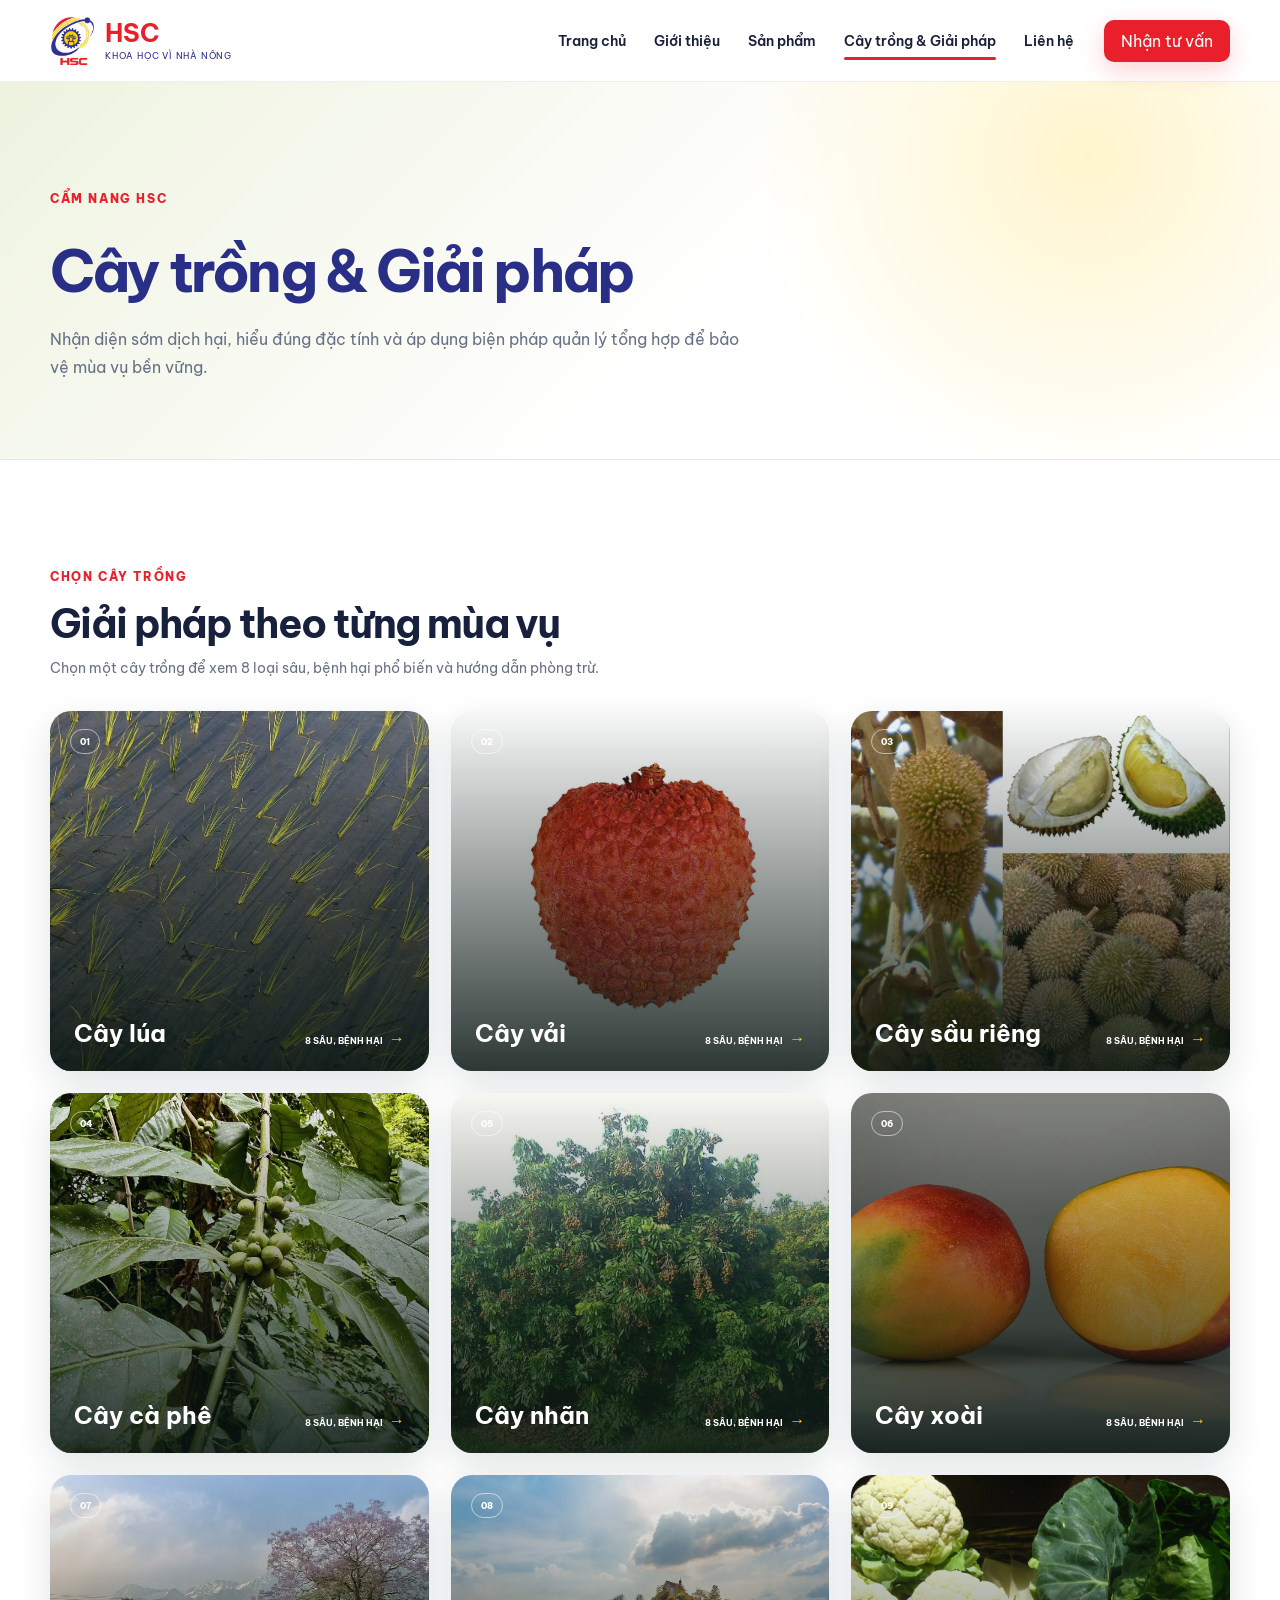
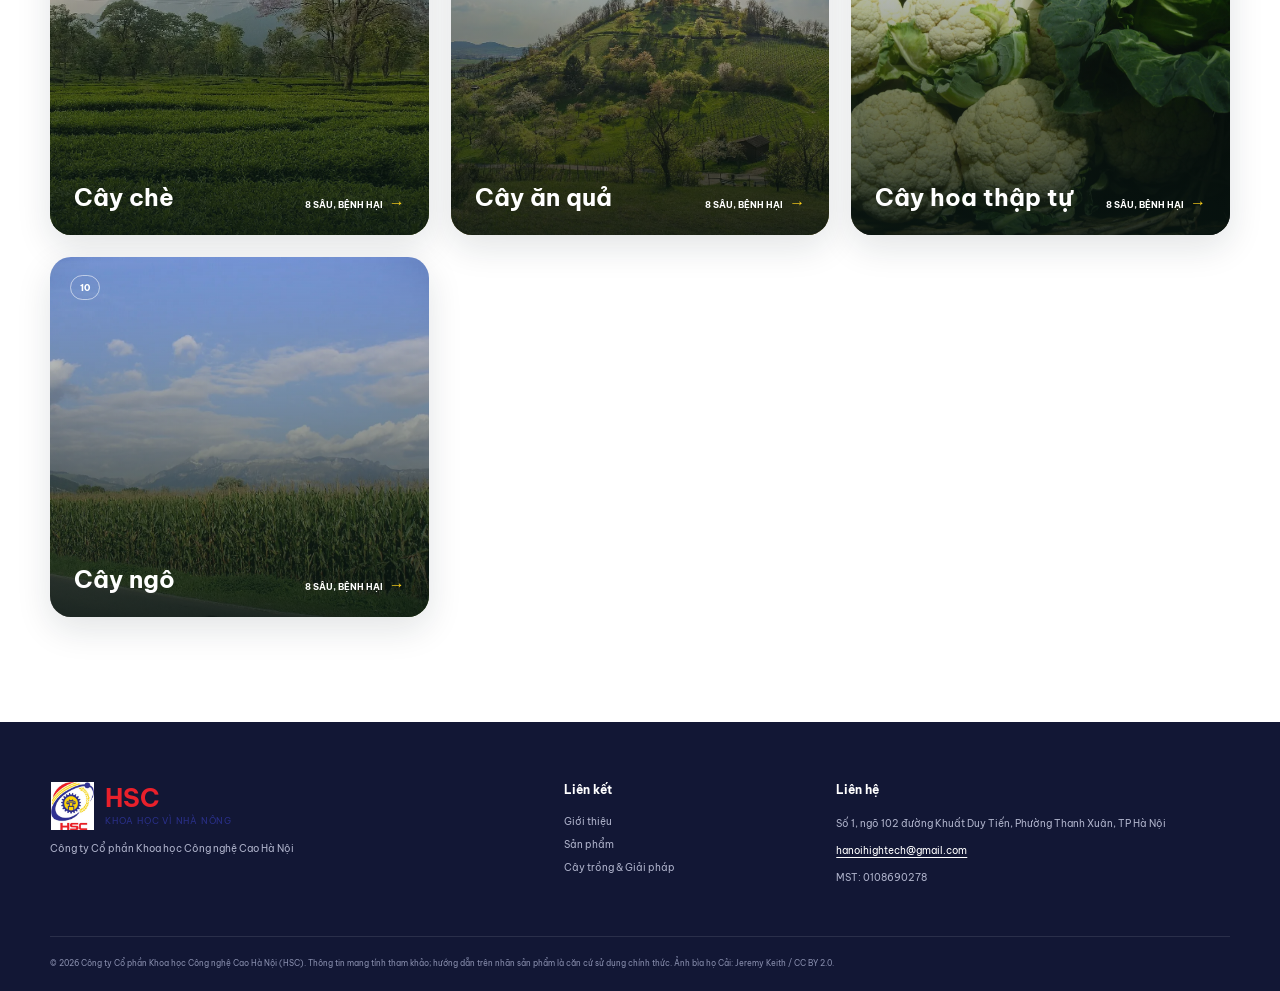
==== crop-solutions.html @ a98dcab8 "Correct host-specific disease imagery" ====
<!doctype html>
<html lang="vi">
<head>
  <meta charset="utf-8">
  <meta name="viewport" content="width=device-width,initial-scale=1">
  <meta name="description" content="Cẩm nang cây trồng và giải pháp quản lý sâu bệnh hại của HSC.">
  <meta name="robots" content="index,follow,max-image-preview:large">
  <title>Cây trồng & Giải pháp | HSC</title>
  <link rel="preconnect" href="https://fonts.googleapis.com">
  <link rel="preconnect" href="https://fonts.gstatic.com" crossorigin>
  <link href="https://fonts.googleapis.com/css2?family=Be+Vietnam+Pro:wght@400;500;600;700;800&display=swap" rel="stylesheet">
  <link rel="stylesheet" href="styles.css?v=20261024-1">
  <link rel="stylesheet" href="crop-solutions.css?v=20261024-3">
</head>
<body>
  <a class="skip-link" href="#main">Đi đến nội dung chính</a>
  <header class="site-header">
    <div class="container nav-wrap">
      <a class="brand" href="index.html" aria-label="HSC - Trang chủ"><img src="assets/logo-hsc.jpg" alt="Logo HSC"><span><strong>HSC</strong><small>Khoa học vì nhà nông</small></span></a>
      <button class="nav-toggle" aria-label="Mở menu" aria-expanded="false">☰</button>
      <nav class="nav" aria-label="Điều hướng chính"><a href="index.html">Trang chủ</a><a href="index.html#about">Giới thiệu</a><a href="index.html#products">Sản phẩm</a><a class="active" href="crop-solutions.html">Cây trồng & Giải pháp</a><a href="index.html#contact">Liên hệ</a></nav>
      <a class="btn btn-small nav-quote" href="index.html#quote">Nhận tư vấn</a>
    </div>
  </header>
  <main id="main">
    <section class="crop-hero" id="cropHero"><div class="container"><span class="eyebrow">Cẩm nang HSC</span><h1>Cây trồng & Giải pháp</h1><p>Nhận diện sớm dịch hại, hiểu đúng đặc tính và áp dụng biện pháp quản lý tổng hợp để bảo vệ mùa vụ bền vững.</p></div></section>
    <section class="section crop-catalog" id="cropCatalog"><div class="container"><div class="section-head"><div><span class="eyebrow">Chọn cây trồng</span><h2>Giải pháp theo từng mùa vụ</h2><p>Chọn một cây trồng để xem 8 loại sâu, bệnh hại phổ biến và hướng dẫn phòng trừ.</p></div></div><div class="crop-grid" id="cropGrid"></div></div></section>
    <article class="crop-detail" id="cropDetail" hidden aria-live="polite"><div class="crop-detail-hero"><img id="detailImage" src="" alt=""><div class="crop-detail-overlay"></div><div class="container crop-detail-copy"><a class="back-link" href="crop-solutions.html">← Tất cả cây trồng</a><span class="eyebrow light">Giải pháp HSC</span><h1 id="detailTitle"></h1><p id="detailSummary"></p><div class="detail-count"><strong>08</strong><span>loại sâu, bệnh hại phổ biến</span></div></div></div><div class="section"><div class="container"><div class="guide-intro"><div><span class="eyebrow">Nhận diện & phòng trừ</span><h2>Cẩm nang dịch hại</h2></div><p>Chọn từng sâu, bệnh hại để xem ảnh nhận dạng, vòng đời/phát sinh, giai đoạn gây hại, biện pháp IPM, hoạt chất tham khảo và sản phẩm HSC liên quan.</p></div><div class="pest-grid" id="pestGrid"></div><div class="expert-cta"><div><span class="eyebrow light">Cần tư vấn cụ thể?</span><h2>Gửi hình ảnh cây bị hại cho HSC</h2><p>Đội ngũ kỹ thuật sẽ hỗ trợ nhận diện và đề xuất hướng xử lý phù hợp với tình trạng thực tế.</p></div><a class="btn btn-yellow" href="index.html#quote">Yêu cầu tư vấn →</a></div></div></div></article>
  </main>
  <footer id="contact"><div class="container footer-grid"><div class="footer-brand"><div class="brand"><img src="assets/logo-hsc.jpg" alt=""><span><strong>HSC</strong><small>Khoa học vì nhà nông</small></span></div><p>Công ty Cổ phần Khoa học Công nghệ Cao Hà Nội</p></div><div><h3>Liên kết</h3><a href="index.html#about">Giới thiệu</a><a href="index.html#products">Sản phẩm</a><a href="crop-solutions.html">Cây trồng & Giải pháp</a></div><div><h3>Liên hệ</h3><p>Số 1, ngõ 102 đường Khuất Duy Tiến, Phường Thanh Xuân, TP Hà Nội</p><p><a href="mailto:hanoihightech@gmail.com">hanoihightech@gmail.com</a></p><p>MST: 0108690278</p></div></div><div class="container copyright">© 2026 Công ty Cổ phần Khoa học Công nghệ Cao Hà Nội (HSC). Thông tin mang tính tham khảo; hướng dẫn trên nhãn sản phẩm là căn cứ sử dụng chính thức. Ảnh bìa họ Cải: <a href="https://commons.wikimedia.org/wiki/File:Cauliflower_and_cabbage_(4701352208).jpg" target="_blank" rel="noopener">Jeremy Keith / CC BY 2.0</a>.</div></footer>
  <div class="pest-modal" id="pestModal" hidden><div class="pest-modal-backdrop" data-close-pest></div><section class="pest-modal-panel" role="dialog" aria-modal="true" aria-labelledby="pestModalTitle"><button class="pest-modal-close" type="button" aria-label="Đóng chi tiết" data-close-pest>×</button><div class="pest-modal-cover"><img id="pestModalImage" src="" alt=""><span class="pest-modal-crop" id="pestModalCrop"></span><a class="pest-photo-source" id="pestPhotoSource" href="#" target="_blank" rel="noopener"></a></div><div class="pest-modal-body"><span class="eyebrow">Hồ sơ sâu bệnh</span><h2 id="pestModalTitle"></h2><p class="pest-scientific" id="pestScientific"></p><div class="pest-detail-block"><h3>Đặc điểm nhận dạng</h3><p id="pestIdentification"></p></div><div class="pest-detail-block"><h3>Vòng đời & phát sinh</h3><p id="pestLifecycle"></p></div><div class="pest-detail-block"><h3>Giai đoạn sinh trưởng bị hại</h3><p id="pestDamage"></p></div><div class="pest-detail-block"><h3>Phòng trừ tổng hợp (IPM)</h3><p id="pestControl"></p></div><div class="pest-chemical"><h3>Biện pháp hóa học – hoạt chất tham khảo</h3><p id="pestChemical"></p><small>Không coi đây là đơn thuốc. Kiểm tra đăng ký trên nhãn cho đúng cây trồng/dịch hại, mang bảo hộ, luân phiên cơ chế tác động và tuân thủ thời gian cách ly.</small></div><div class="linked-products" id="linkedProducts"></div></div></section></div>
  <script src="crop-data.js?v=20261024-3"></script><script src="product-additions.js?v=20261024-3"></script><script src="pest-details.js?v=20261024-5"></script><script src="crop-solutions.js?v=20261024-5"></script>
</body>
</html>
---- styles.css ----
:root{--blue:#292f87;--blue2:#1d246f;--yellow:#ffd21a;--red:#e9202b;--ink:#17203c;--muted:#687086;--cream:#f7f7f0;--line:#e6e8ee;--white:#fff;--radius:22px}*{box-sizing:border-box}html{scroll-behavior:smooth}body{margin:0;font-family:'Be Vietnam Pro',sans-serif;color:var(--ink);background:#fff}a{color:inherit;text-decoration:none}img{max-width:100%;display:block}.container{width:min(1180px,calc(100% - 40px));margin:auto}.skip-link{position:absolute;left:-9999px;top:10px;background:#fff;padding:10px;z-index:99}.skip-link:focus{left:10px}.site-header{height:82px;background:rgba(255,255,255,.96);position:sticky;top:0;z-index:20;border-bottom:1px solid #eee}.nav-wrap{height:100%;display:flex;align-items:center;gap:30px}.brand{display:flex;align-items:center;gap:10px;margin-right:auto}.brand img{width:45px;height:48px;object-fit:contain}.brand span{display:flex;flex-direction:column}.brand strong{font-size:25px;line-height:1;color:var(--red)}.brand small{font-size:9px;text-transform:uppercase;letter-spacing:.8px;color:var(--blue);margin-top:4px}.nav{display:flex;gap:28px;font-size:14px;font-weight:600}.nav a{padding:30px 0;position:relative}.nav a.active:after,.nav a:hover:after{content:"";height:3px;background:var(--red);position:absolute;left:0;right:0;bottom:20px;border-radius:2px}.btn{display:inline-flex;align-items:center;justify-content:center;background:var(--red);color:#fff;padding:15px 22px;border:0;border-radius:10px;font:700 14px inherit;cursor:pointer;box-shadow:0 8px 24px rgba(233,32,43,.2)}.btn:hover{transform:translateY(-2px)}.btn-small{padding:11px 17px}.nav-toggle{display:none}.hero{min-height:655px;background:linear-gradient(120deg,#f6f7f3 0%,#fff 52%,#eef0fb 100%);position:relative;overflow:hidden}.hero-grid{display:grid;grid-template-columns:1.05fr .95fr;align-items:center;min-height:655px;position:relative;z-index:2}.eyebrow{display:inline-block;font-size:12px;font-weight:800;text-transform:uppercase;letter-spacing:1.6px;color:var(--red);margin-bottom:18px}.hero h1,.section h2,.quote h2{font-size:57px;line-height:1.08;letter-spacing:-2.8px;margin:0 0 22px}.hero h1 em{font-style:normal;color:var(--blue)}.hero-copy>p{font-size:17px;line-height:1.8;color:var(--muted);max-width:570px}.hero-actions{display:flex;align-items:center;gap:28px;margin-top:31px}.text-link{font-size:14px;font-weight:700;color:var(--blue)}.text-link span{margin-left:7px}.trust-row{display:flex;gap:42px;margin-top:52px;border-top:1px solid var(--line);padding-top:22px}.trust-row div{display:flex;flex-direction:column}.trust-row b{font-size:15px;color:var(--blue)}.trust-row span{font-size:10px;color:var(--muted);margin-top:5px}.hero-visual{height:560px;position:relative}.sun{position:absolute;width:390px;height:390px;border-radius:50%;background:var(--yellow);right:38px;top:72px;box-shadow:0 35px 80px rgba(255,210,26,.25)}.hero-pack{position:absolute;object-fit:contain;filter:drop-shadow(0 24px 20px rgba(29,36,111,.18))}.pack-a{width:245px;height:440px;right:217px;top:62px;mix-blend-mode:multiply}.pack-b{width:205px;height:390px;right:35px;top:129px;mix-blend-mode:multiply}.hero-note{position:absolute;left:17px;bottom:44px;background:#fff;padding:13px 18px;border-radius:13px;box-shadow:0 12px 35px rgba(23,32,60,.16);display:flex;gap:11px;align-items:center}.hero-note>span{background:#eaf4e5;color:#42832d;width:31px;height:31px;border-radius:50%;display:grid;place-items:center;font-weight:bold}.hero-note div{display:flex;flex-direction:column}.hero-note strong{font-size:12px}.hero-note small{font-size:9px;color:var(--muted);margin-top:3px}.leaf{position:absolute;color:#8cae37;font-size:26px;transform:rotate(45deg)}.leaf-a{right:8px;top:90px}.leaf-b{left:70px;top:100px}.hero-shape{position:absolute;border:1px solid rgba(41,47,135,.08);border-radius:50%}.hero-shape.one{width:700px;height:700px;right:-320px;top:-250px}.hero-shape.two{width:500px;height:500px;left:-390px;bottom:-390px}.quick-links{transform:translateY(-1px);background:#fff}.quick-grid{display:grid;grid-template-columns:repeat(3,1fr);box-shadow:0 18px 50px rgba(23,32,60,.09);border-radius:16px;overflow:hidden;position:relative;z-index:3}.quick-grid>a{padding:26px 30px;display:flex;align-items:center;gap:15px;border-right:1px solid var(--line);background:#fff}.quick-grid>a:last-child{border:0}.quick-grid>a>b{margin-left:auto;color:var(--red)}.qicon{width:46px;height:46px;display:grid;place-items:center;background:#f5f6ec;border-radius:12px}.quick-grid div{display:flex;flex-direction:column}.quick-grid strong{font-size:14px}.quick-grid small{font-size:10px;color:var(--muted);margin-top:5px}.section{padding:105px 0}.products{background:#fff}.section-head{display:flex;justify-content:space-between;align-items:end;margin-bottom:30px}.section-head h2,.about h2{font-size:40px;letter-spacing:-1.7px;margin:0 0 12px}.section-head p{color:var(--muted);max-width:600px;font-size:14px;line-height:1.7;margin:0}.filters{display:flex;gap:9px;margin-bottom:32px}.filter{background:#f4f5f7;border:0;border-radius:8px;padding:9px 15px;font:600 12px inherit;color:#61697a;cursor:pointer}.filter.active{background:var(--blue);color:#fff}.product-grid{display:grid;grid-template-columns:repeat(4,1fr);gap:20px}.product-card{border:1px solid var(--line);border-radius:17px;padding:13px 13px 20px;position:relative;transition:.2s}.product-card:hover{transform:translateY(-5px);box-shadow:0 18px 42px rgba(23,32,60,.09)}.product-img{height:240px;background:#f3f4ef;border-radius:12px;display:grid;place-items:center;overflow:hidden;margin-bottom:18px}.product-img.dark{background:#f0f1f5}.product-img img{width:100%;height:100%;object-fit:contain;mix-blend-mode:multiply}.product-card>small{font-size:9px;color:var(--red);font-weight:700;text-transform:uppercase;letter-spacing:.8px}.product-card h3{font-size:18px;margin:7px 0}.product-card p{font-size:11px;line-height:1.6;color:var(--muted);min-height:53px}.product-card>a{font-size:11px;font-weight:700;color:var(--blue)}.badge{position:absolute;right:23px;top:23px;z-index:2;background:var(--yellow);padding:5px 8px;border-radius:5px;font-size:8px;font-weight:800}.about{background:var(--cream)}.about-grid{display:grid;grid-template-columns:1fr 1fr;gap:90px;align-items:center}.about-image{height:540px;border-radius:25px;overflow:hidden;position:relative;background:#ddd}.about-image>img{width:100%;height:100%;object-fit:cover}.stamp{position:absolute;right:22px;bottom:22px;width:110px;height:110px;background:var(--yellow);border-radius:50%;display:flex;flex-direction:column;align-items:center;justify-content:center;color:var(--blue);font-size:24px;font-weight:800}.stamp small{font-size:8px;text-align:center;text-transform:uppercase;margin-top:3px}.about-copy>p{color:var(--muted);line-height:1.8;font-size:14px}.about-copy ul{list-style:none;padding:0;margin:28px 0}.about-copy li{display:flex;gap:15px;margin:18px 0}.about-copy li>b{width:28px;height:28px;border-radius:50%;background:#e9edd8;color:#5e802d;display:grid;place-items:center}.about-copy li span{display:flex;flex-direction:column}.about-copy li strong{font-size:13px}.about-copy li small{font-size:10px;color:var(--muted);margin-top:5px}.quote{background:var(--blue);color:#fff;padding:90px 0;position:relative;overflow:hidden}.quote:after{content:"";position:absolute;width:500px;height:500px;border:90px solid rgba(255,255,255,.03);border-radius:50%;left:-220px;bottom:-360px}.quote-grid{display:grid;grid-template-columns:1fr 1fr;gap:100px;align-items:center;position:relative;z-index:2}.eyebrow.light{color:var(--yellow)}.quote h2{font-size:43px;letter-spacing:-1.8px}.quote-grid>div>p{color:#c9cce4;line-height:1.7;font-size:14px}.contact-line{display:flex;gap:13px;align-items:center;margin-top:28px}.contact-line>span{width:43px;height:43px;border-radius:50%;background:var(--yellow);color:var(--blue);display:grid;place-items:center}.contact-line div{display:flex;flex-direction:column}.contact-line small{font-size:9px;color:#bfc3dc}.contact-line b{font-size:17px;margin-top:2px}.quote-form{background:#fff;color:var(--ink);padding:30px;border-radius:20px;box-shadow:0 20px 60px rgba(0,0,0,.15)}.field{display:flex;flex-direction:column;gap:7px;margin-bottom:17px}.field-row{display:grid;grid-template-columns:1fr 1fr;gap:13px}.field label{font-size:10px;font-weight:700}.field input,.field select{width:100%;border:1px solid var(--line);border-radius:8px;padding:12px;font:12px inherit;color:var(--ink);outline:none}.field input:focus,.field select:focus{border-color:var(--blue);box-shadow:0 0 0 3px rgba(41,47,135,.1)}.btn-yellow{width:100%;background:var(--yellow);color:var(--blue);box-shadow:none}.privacy{display:block;text-align:center;color:var(--muted);font-size:8px;margin-top:10px}footer{background:#121735;color:#fff;padding:60px 0 0}.footer-grid{display:grid;grid-template-columns:1.5fr .7fr 1.3fr;gap:60px}.footer-brand .brand{justify-content:flex-start;width:max-content}.footer-brand p,.footer-grid>div>p{font-size:10px;line-height:1.7;color:#aeb2ca}.footer-grid h3{font-size:12px;margin:0 0 18px}.footer-grid>div>a{display:block;font-size:10px;color:#aeb2ca;margin:10px 0}.copyright{border-top:1px solid rgba(255,255,255,.1);margin-top:40px;padding:20px 0;font-size:8px;color:#898fae}
@media(max-width:900px){.nav,.nav-quote{display:none}.nav-toggle{display:block;border:0;background:transparent;font-size:24px}.nav.open{display:flex;position:absolute;top:82px;left:0;right:0;background:#fff;flex-direction:column;padding:20px 30px;gap:0;box-shadow:0 15px 30px rgba(0,0,0,.1)}.nav.open a{padding:13px}.nav.open a:after{display:none}.hero-grid{grid-template-columns:1fr;min-height:auto;padding-top:70px}.hero h1{font-size:49px}.hero-visual{height:510px}.product-grid{grid-template-columns:repeat(2,1fr)}.about-grid,.quote-grid{grid-template-columns:1fr;gap:50px}.about-image{height:480px}.quick-grid{grid-template-columns:1fr}.quick-grid>a{border-right:0;border-bottom:1px solid var(--line)}.footer-grid{grid-template-columns:1fr 1fr}.footer-brand{grid-column:1/-1}}
@media(max-width:600px){.container{width:min(100% - 28px,1180px)}.site-header{height:70px}.nav.open{top:70px}.hero-grid{padding-top:52px}.hero h1{font-size:38px;letter-spacing:-1.8px}.hero-copy>p{font-size:14px}.hero-actions{align-items:flex-start;flex-direction:column;gap:18px}.trust-row{gap:15px;justify-content:space-between}.hero-visual{height:425px}.sun{width:300px;height:300px;right:10px}.pack-a{width:190px;height:350px;right:135px}.pack-b{width:160px;height:300px;right:5px;top:120px}.hero-note{left:0;bottom:20px}.section{padding:75px 0}.section-head h2,.about h2{font-size:33px}.desktop{display:none}.product-grid{grid-template-columns:1fr 1fr;gap:10px}.product-card{padding:8px 8px 15px}.product-img{height:180px}.product-card p{display:none}.product-card h3{font-size:14px}.filters{overflow:auto;padding-bottom:5px}.filter{white-space:nowrap}.about-grid{gap:38px}.about-image{height:360px}.quote{padding:70px 0}.quote h2{font-size:34px}.quote-grid{gap:38px}.quote-form{padding:20px}.field-row{grid-template-columns:1fr}.footer-grid{grid-template-columns:1fr;gap:30px}.footer-brand{grid-column:auto}}
@media(prefers-reduced-motion:reduce){html{scroll-behavior:auto}*{transition:none!important}}
.qicon{color:var(--blue);font-size:11px;font-weight:800}

/* Hero product emphasis */
.hero-grid{grid-template-columns:.94fr 1.06fr}
.hero-visual{height:590px}
.sun{width:440px;height:440px;right:18px;top:56px;background:linear-gradient(145deg,#ffe45e 0%,#ffd21a 54%,#f4b90b 100%);box-shadow:0 40px 95px rgba(255,196,0,.34)}
.hero-pack{filter:drop-shadow(0 32px 26px rgba(29,36,111,.28));transition:transform .25s ease}
.hero-visual:hover .pack-a{transform:translateY(-7px) rotate(-1deg)}
.hero-visual:hover .pack-b{transform:translateY(-4px) rotate(1deg)}
.pack-a{width:285px;height:490px;right:230px;top:43px}
.pack-b{width:235px;height:430px;right:22px;top:112px}
.hero-note{left:28px;bottom:26px}
@media(max-width:900px){.hero-grid{grid-template-columns:1fr}.hero-visual{height:540px}.sun{width:410px;height:410px;right:20px}.pack-a{width:260px;height:450px;right:210px}.pack-b{width:220px;height:400px;right:18px}}
@media(max-width:600px){.hero-visual{height:475px;margin-top:8px}.sun{width:345px;height:345px;right:-2px;top:68px}.pack-a{width:215px;height:385px;right:138px;top:53px}.pack-b{width:180px;height:340px;right:-2px;top:112px}.hero-note{left:0;bottom:0}}
.product-open{display:block;width:100%;padding:0;border:0;background:none;text-align:left;color:inherit;font:inherit;cursor:pointer}.product-open:focus-visible{outline:3px solid var(--yellow);outline-offset:5px;border-radius:10px}.product-open>small{font-size:9px;color:var(--red);font-weight:700;text-transform:uppercase;letter-spacing:.8px}.product-open h3{font-size:18px;margin:7px 0}.product-open p{font-size:11px;line-height:1.6;color:var(--muted);min-height:53px}.card-link{font-size:11px;font-weight:700;color:var(--blue)}.card-link b{margin-left:5px}.product-card[hidden]{display:none}
.product-img{position:relative}.product-img img,#modalImage{transition:opacity .18s ease}.product-img img.switching,#modalImage.switching{opacity:0}.gallery-mark{position:absolute;right:10px;bottom:9px;padding:4px 7px;border-radius:999px;background:rgba(255,255,255,.88);color:var(--blue);font-size:7px;letter-spacing:3px;box-shadow:0 2px 8px rgba(23,32,60,.12)}
.products-more{display:flex;justify-content:center;margin-top:34px}.catalog-hero{padding:75px 0 45px;background:linear-gradient(135deg,#f7f7f0,#eef0fb)}.catalog-hero h1{font-size:48px;letter-spacing:-2px;margin:0 0 14px}.catalog-hero p{color:var(--muted);max-width:680px;line-height:1.7}.catalog-products{padding-top:55px}
@media(prefers-reduced-motion:reduce){.product-img img,#modalImage{transition:none}}
body.modal-open{overflow:hidden}.product-modal[hidden]{display:none}.product-modal{position:fixed;inset:0;z-index:100;display:grid;place-items:center;padding:22px}.modal-backdrop{position:absolute;inset:0;background:rgba(12,17,44,.72);backdrop-filter:blur(5px)}.modal-panel{position:relative;background:#fff;width:min(1050px,100%);max-height:min(760px,calc(100vh - 44px));overflow:auto;border-radius:24px;display:grid;grid-template-columns:.88fr 1.12fr;box-shadow:0 35px 100px rgba(0,0,0,.3)}.modal-close{position:absolute;right:17px;top:15px;width:38px;height:38px;border:0;border-radius:50%;background:#f1f2f5;color:var(--ink);font-size:26px;line-height:1;cursor:pointer;z-index:2}.modal-close:focus-visible{outline:3px solid var(--yellow)}.modal-image{min-height:600px;background:linear-gradient(145deg,#f1f2ec,#e9ebf6);display:grid;place-items:center;padding:35px;overflow:hidden}.modal-image img{width:100%;height:520px;object-fit:contain;mix-blend-mode:multiply;filter:drop-shadow(0 25px 22px rgba(29,36,111,.2))}.modal-content{padding:55px 50px 38px}.modal-content h2{font-size:39px;line-height:1.1;letter-spacing:-1.6px;margin:0 0 13px;color:var(--blue)}.modal-lead{font-size:13px;line-height:1.7;color:var(--muted)}.active-box{background:#fff7ce;border-left:4px solid var(--yellow);padding:13px 16px;border-radius:0 10px 10px 0;display:flex;flex-direction:column;margin:22px 0}.active-box small{font-size:9px;text-transform:uppercase;font-weight:800;color:#857113}.active-box strong{font-size:15px;margin-top:4px}.detail-grid{display:grid;grid-template-columns:1fr 1fr;gap:22px 28px;margin-bottom:26px}.detail-grid h3{font-size:12px;margin:0 0 7px;color:var(--blue)}.detail-grid p{font-size:10px;line-height:1.65;color:var(--muted);margin:0}.label-note{font-size:8px;line-height:1.5;color:#8a90a2;margin:15px 0 0}.modal-content .btn{box-shadow:none}
@media(max-width:760px){.modal-panel{display:block;max-height:calc(100vh - 24px)}.product-modal{padding:12px}.modal-image{min-height:310px;height:310px;padding:20px}.modal-image img{height:280px}.modal-content{padding:30px 22px}.modal-content h2{font-size:30px}.detail-grid{grid-template-columns:1fr}.modal-close{position:fixed;right:25px;top:24px}.product-open h3{font-size:14px}.product-open p{display:none}}
.honeypot{position:absolute!important;left:-9999px!important;width:1px!important;height:1px!important;opacity:0!important}.footer-grid a[href^="mailto:"]{color:#fff;text-decoration:underline;text-underline-offset:3px}

/* Full-bleed agricultural sunrise hero */
.hero{background-image:linear-gradient(90deg,rgba(8,35,24,.88) 0%,rgba(8,35,24,.7) 35%,rgba(8,35,24,.2) 68%,rgba(8,35,24,.08) 100%),url('assets/hero-agriculture-sunrise.webp');background-size:cover;background-position:center center}
.hero:before{content:"";position:absolute;inset:0;background:linear-gradient(180deg,rgba(255,255,255,.04),rgba(10,35,18,.12));pointer-events:none}
.hero .hero-copy{padding:42px 36px 42px 0;text-shadow:0 2px 18px rgba(0,0,0,.2)}
.hero .eyebrow{color:#ffe34e}.hero h1{color:#fff}.hero h1 em{color:#ffe34e}.hero-copy>p{color:rgba(255,255,255,.88)}.hero .text-link{color:#fff}.hero .trust-row{border-color:rgba(255,255,255,.28)}.hero .trust-row b{color:#fff}.hero .trust-row span{color:rgba(255,255,255,.72)}
.hero .sun{background:radial-gradient(circle at 40% 36%,rgba(255,237,141,.9),rgba(255,205,21,.78) 60%,rgba(232,165,0,.68));box-shadow:0 35px 100px rgba(0,0,0,.24);backdrop-filter:blur(2px)}
.hero-shape{display:none}
@media(max-width:900px){.hero{background-position:62% center}.hero:after{content:"";position:absolute;inset:0;background:linear-gradient(180deg,rgba(6,29,20,.83) 0%,rgba(6,29,20,.58) 48%,rgba(6,29,20,.12) 100%)}.hero-grid{z-index:2}.hero .hero-copy{padding-right:0}.hero-visual{z-index:2}}
@media(max-width:600px){.hero{background-position:64% center}.hero .hero-copy{padding-top:20px}.hero .sun{background:rgba(255,210,26,.77)}}

/* Bright, unobstructed hero with rotating products */
.hero{background-image:linear-gradient(90deg,rgba(255,255,255,.84) 0%,rgba(255,255,255,.57) 36%,rgba(255,255,255,.08) 68%,rgba(255,255,255,0) 100%),url('assets/hero-agriculture-sunrise.webp');background-position:center center}
.hero:before{background:linear-gradient(180deg,rgba(255,255,255,.05),rgba(255,240,183,.03))}
.hero .hero-copy{text-shadow:none}.hero .eyebrow{color:var(--red)}.hero h1{color:var(--ink)}.hero h1 em{color:var(--blue)}.hero-copy>p{color:#4f596e}.hero .text-link{color:var(--blue)}.hero .trust-row{border-color:rgba(41,47,135,.18)}.hero .trust-row b{color:var(--blue)}.hero .trust-row span{color:#5e687b}
.hero-product-stage{position:absolute;inset:34px 0 55px 70px;display:grid;place-items:center}.hero-product-current{position:relative!important;inset:auto!important;width:430px!important;height:500px!important;object-fit:contain;mix-blend-mode:normal;filter:drop-shadow(0 28px 22px rgba(13,38,25,.28));opacity:1;transform:translateY(0) scale(1);transition:opacity .23s ease,transform .23s ease}.hero-product-current.switching{opacity:0;transform:translateY(10px) scale(.97)}.hero-product-label{position:absolute;right:22px;bottom:25px;background:rgba(255,255,255,.82);backdrop-filter:blur(8px);padding:11px 16px;border-radius:11px;display:flex;flex-direction:column;box-shadow:0 12px 35px rgba(15,33,22,.15);min-width:145px}.hero-product-label small{font-size:8px;text-transform:uppercase;color:var(--red);font-weight:800}.hero-product-label strong{font-size:13px;color:var(--blue);margin-top:3px}.hero-dots{position:absolute;right:28px;bottom:5px;display:flex;gap:5px}.hero-dots span{width:6px;height:6px;background:rgba(255,255,255,.65);border-radius:99px;box-shadow:0 1px 4px rgba(0,0,0,.15);transition:.25s}.hero-dots span.active{width:22px;background:var(--yellow)}.hero-visual .hero-note{left:8px;bottom:18px}.hero-visual .sun,.hero-visual .leaf,.hero-visual .pack-b{display:none!important}
@media(max-width:900px){.hero{background-position:60% center}.hero:after{background:linear-gradient(180deg,rgba(255,255,255,.84) 0%,rgba(255,255,255,.68) 48%,rgba(255,255,255,.03) 100%)}.hero-product-stage{inset:25px 0 55px}.hero-product-current{width:390px!important;height:460px!important}}
@media(max-width:600px){.hero{background-position:62% center}.hero-product-stage{inset:15px -10px 35px}.hero-product-current{width:330px!important;height:395px!important}.hero-product-label{right:6px;bottom:20px}.hero-dots{right:12px;bottom:0}.hero-visual .hero-note{left:0;bottom:5px}}

/* Compact premium product showcase */
.hero-product-stage{inset:70px 45px 90px 130px;border:1px solid rgba(255,255,255,.7);border-radius:28px;background:linear-gradient(145deg,rgba(255,255,255,.22),rgba(255,255,255,.06));backdrop-filter:blur(3px) saturate(110%);box-shadow:0 24px 70px rgba(16,39,25,.13),inset 0 1px rgba(255,255,255,.8);overflow:visible}
.hero-product-stage:before{content:"";position:absolute;width:85px;height:85px;border:1px solid rgba(255,210,26,.8);border-radius:50%;right:-25px;top:-25px;box-shadow:0 0 0 13px rgba(255,210,26,.13)}
.hero-product-stage:after{content:"HSC";position:absolute;left:-17px;top:34px;writing-mode:vertical-rl;padding:13px 7px;background:var(--yellow);border-radius:8px;color:var(--blue);font-size:9px;font-weight:800;letter-spacing:2px;box-shadow:0 8px 20px rgba(25,44,27,.14)}
.hero-product-current{width:300px!important;height:365px!important;border-radius:18px;filter:drop-shadow(0 22px 18px rgba(13,38,25,.25));mix-blend-mode:normal}
.hero-product-label{right:-22px;bottom:22px;border-left:3px solid var(--yellow);background:rgba(255,255,255,.9)}
.hero-dots{right:57px;bottom:54px}.hero-dots span{background:rgba(41,47,135,.28)}.hero-dots span.active{background:var(--yellow)}
@media(max-width:900px){.hero-product-stage{inset:60px 70px 85px}.hero-product-current{width:290px!important;height:350px!important}.hero-dots{right:82px;bottom:52px}}
@media(max-width:600px){.hero-product-stage{inset:55px 35px 70px;border-radius:22px}.hero-product-current{width:240px!important;height:300px!important}.hero-product-label{right:-15px;bottom:14px}.hero-dots{right:42px;bottom:35px}}

/* Copyright protection and visible ownership marks */
body{-webkit-user-select:none;user-select:none;-webkit-touch-callout:none}
input,textarea,select{-webkit-user-select:text;user-select:text;-webkit-touch-callout:default}
img{-webkit-user-drag:none;user-select:none;-webkit-user-select:none;-webkit-touch-callout:none;pointer-events:none}
.product-img,.modal-image,.about-image{position:relative}
.product-img:after,.modal-image:after,.about-image:after{content:"© HSC";position:absolute;right:10px;bottom:9px;z-index:4;padding:4px 7px;border-radius:5px;background:rgba(18,23,53,.72);color:#fff;font-size:8px;font-weight:700;letter-spacing:.7px;pointer-events:none}
.modal-image:after,.about-image:after{right:14px;bottom:14px;font-size:9px}

/* Company story */
.about-heading{max-width:880px;margin-bottom:52px}.about-heading h2{font-size:44px;line-height:1.15;letter-spacing:-1.9px;margin:0 0 17px;text-transform:uppercase}.about-tagline{margin:0;color:var(--blue);font-size:19px;font-weight:700}.about-story{display:grid;grid-template-columns:minmax(310px,.72fr) minmax(0,1.28fr);gap:76px;align-items:start}.about-visual{position:sticky;top:112px}.about-story .about-image{height:475px}.about-visual blockquote{margin:18px 0 0;padding:20px 24px;border-radius:14px;background:var(--blue);color:#fff;font-size:18px;font-weight:700;line-height:1.45}.about-story .about-copy>p{color:var(--muted);line-height:1.9;font-size:14px;margin:0 0 22px}.about-story .about-copy>p strong{color:var(--ink)}.about-story .about-copy .about-lead{font-size:16px;color:var(--ink);line-height:1.85}.about-signature{margin-top:34px;padding:25px 28px;border-left:4px solid var(--yellow);background:#fff;border-radius:0 14px 14px 0;box-shadow:0 12px 30px rgba(23,32,60,.06);display:flex;flex-direction:column;gap:8px}.about-signature strong{font-size:14px;color:var(--blue)}.about-signature span{font-size:14px;line-height:1.6;font-weight:700;color:var(--ink)}
@media(max-width:900px){.about-story{grid-template-columns:1fr;gap:42px}.about-visual{position:static;display:grid;grid-template-columns:1.25fr .75fr;gap:18px;align-items:stretch}.about-story .about-image{height:420px}.about-visual blockquote{margin:0;display:flex;align-items:flex-end}}
@media(max-width:600px){.about-heading{margin-bottom:34px}.about-heading h2{font-size:31px;letter-spacing:-1.2px}.about-tagline{font-size:16px;line-height:1.55}.about-story{gap:32px}.about-visual{display:block}.about-story .about-image{height:340px}.about-visual blockquote{margin-top:14px;padding:18px 20px;font-size:16px}.about-story .about-copy .about-lead{font-size:15px}.about-story .about-copy>p{font-size:13px;line-height:1.85;margin-bottom:19px}.about-signature{padding:22px 20px}}
.copyright{line-height:1.7}
.copyright-notice{position:fixed;left:50%;bottom:24px;z-index:999;transform:translateX(-50%);max-width:calc(100% - 32px);padding:11px 16px;border-radius:9px;background:#121735;color:#fff;box-shadow:0 10px 30px rgba(0,0,0,.2);font-size:12px;font-weight:600;text-align:center}
.copyright-notice[hidden]{display:none}
---- crop-solutions.css ----
.crop-hero[hidden],.crop-catalog[hidden],.crop-detail[hidden]{display:none!important}.crop-hero{padding:105px 0 78px;background:radial-gradient(circle at 85% 20%,rgba(255,211,26,.22),transparent 30%),linear-gradient(135deg,#eef3df,#fff 58%);border-bottom:1px solid var(--line)}
.crop-hero h1{margin:10px 0 18px;font-size:58px;letter-spacing:-2.8px;color:var(--blue)}.crop-hero p{max-width:710px;margin:0;color:var(--muted);font-size:16px;line-height:1.75}
.crop-grid{display:grid;grid-template-columns:repeat(3,1fr);gap:22px}.crop-card{position:relative;min-height:360px;border-radius:21px;overflow:hidden;color:#fff;box-shadow:0 12px 35px rgba(20,31,42,.12);isolation:isolate}.crop-card img{position:absolute;inset:0;width:100%;height:100%;object-fit:cover;transition:transform .45s ease}.crop-card:hover img{transform:scale(1.045)}.crop-card-shade{position:absolute;inset:0;background:linear-gradient(180deg,rgba(10,20,24,.03),rgba(8,21,17,.85));z-index:1}.crop-index{position:absolute;left:20px;top:18px;z-index:2;padding:6px 9px;border:1px solid rgba(255,255,255,.55);border-radius:99px;font-size:9px;font-weight:800}.crop-card-copy{position:absolute;z-index:2;left:24px;right:24px;bottom:23px;display:flex;align-items:flex-end;justify-content:space-between;gap:15px}.crop-card-copy strong{font-size:24px}.crop-card-copy small{font-size:9px;font-weight:700;text-transform:uppercase;white-space:nowrap}.crop-card-copy b{color:var(--yellow);font-size:16px;margin-left:4px}.crop-card:focus-visible{outline:4px solid var(--yellow);outline-offset:4px}
.crop-detail-hero{height:590px;position:relative;display:flex;align-items:flex-end;color:#fff;overflow:hidden}.crop-detail-hero>img{position:absolute;inset:0;width:100%;height:100%;object-fit:cover}.crop-detail-overlay{position:absolute;inset:0;background:linear-gradient(90deg,rgba(5,23,16,.92),rgba(5,23,16,.5) 55%,rgba(5,23,16,.1))}.crop-detail-copy{position:relative;z-index:1;padding-bottom:70px}.back-link{display:inline-block;color:#fff;font-size:11px;font-weight:700;margin-bottom:70px}.crop-detail-copy h1{font-size:68px;letter-spacing:-3px;margin:8px 0 14px}.crop-detail-copy>p{max-width:620px;font-size:16px;line-height:1.7;color:rgba(255,255,255,.82)}.detail-count{position:absolute;right:20px;bottom:70px;width:165px;height:165px;border-radius:50%;background:var(--yellow);color:var(--blue);display:flex;flex-direction:column;align-items:center;justify-content:center;text-align:center}.detail-count strong{font-size:50px;line-height:1}.detail-count span{width:110px;font-size:9px;font-weight:800;text-transform:uppercase;line-height:1.45;margin-top:7px}
.guide-intro{display:grid;grid-template-columns:.8fr 1.2fr;gap:70px;align-items:end;margin-bottom:48px}.guide-intro h2{font-size:42px;margin:9px 0 0}.guide-intro>p{margin:0;color:var(--muted);font-size:12px;line-height:1.8;padding-left:25px;border-left:3px solid var(--yellow)}.pest-grid{display:grid;grid-template-columns:1fr 1fr;gap:18px}.pest-card{display:grid;grid-template-columns:180px 1fr;min-height:230px;padding:0;border:1px solid var(--line);border-radius:17px;background:#fff;box-shadow:0 8px 24px rgba(23,32,60,.04);overflow:hidden;text-align:left;font:inherit;color:inherit;cursor:pointer;transition:.2s}.pest-card:hover{transform:translateY(-4px);box-shadow:0 15px 35px rgba(23,32,60,.1)}.pest-card:focus-visible{outline:4px solid var(--yellow);outline-offset:3px}.pest-photo{position:relative;min-height:230px;overflow:hidden;background:#eef0e8}.pest-photo img{width:100%;height:100%;object-fit:cover;transition:.3s}.pest-card:hover .pest-photo img{transform:scale(1.04)}.pest-photo b{position:absolute;left:12px;top:12px;width:34px;height:34px;border-radius:50%;background:var(--yellow);color:var(--blue);display:grid;place-items:center;font-size:10px}.pest-card-content{padding:24px 22px;display:flex;flex-direction:column}.pest-card-content small{color:var(--red);font-size:8px;font-weight:800;text-transform:uppercase;letter-spacing:.8px}.pest-card-content strong{margin:6px 0 10px;font-size:19px;color:var(--blue)}.pest-card-content>span{color:var(--muted);font-size:10px;line-height:1.65;display:-webkit-box;-webkit-line-clamp:4;-webkit-box-orient:vertical;overflow:hidden}.pest-card-content em{margin-top:auto;padding-top:13px;color:var(--blue);font-size:10px;font-weight:800;font-style:normal}.expert-cta{margin-top:55px;padding:45px 50px;border-radius:22px;background:var(--blue);color:#fff;display:flex;align-items:center;justify-content:space-between;gap:35px}.expert-cta h2{font-size:30px;margin:8px 0}.expert-cta p{max-width:650px;color:#c9cce4;font-size:12px;line-height:1.7}.expert-cta .btn{flex:0 0 auto}
.pest-modal[hidden]{display:none}.pest-modal{position:fixed;inset:0;z-index:120;display:grid;place-items:center;padding:18px}.pest-modal-backdrop{position:absolute;inset:0;background:rgba(9,15,37,.78);backdrop-filter:blur(5px)}.pest-modal-panel{position:relative;width:min(1120px,100%);max-height:calc(100vh - 36px);overflow:auto;background:#fff;border-radius:23px;display:grid;grid-template-columns:.82fr 1.18fr;box-shadow:0 35px 100px rgba(0,0,0,.3)}.pest-modal-close{position:absolute;z-index:3;right:15px;top:14px;width:40px;height:40px;border:0;border-radius:50%;background:#fff;color:var(--ink);font-size:27px;box-shadow:0 4px 15px rgba(0,0,0,.13);cursor:pointer}.pest-modal-close:focus-visible{outline:3px solid var(--yellow)}.pest-modal-cover{position:sticky;top:0;height:calc(100vh - 36px);min-height:650px;background:#e7eadf;overflow:hidden}.pest-modal-cover img{width:100%;height:100%;object-fit:cover}.pest-modal-cover:after{content:"Ảnh nhận dạng";position:absolute;left:20px;bottom:20px;padding:7px 10px;border-radius:6px;background:rgba(18,23,53,.78);color:#fff;font-size:8px;font-weight:800;text-transform:uppercase;letter-spacing:.7px}.pest-modal-crop{position:absolute;left:20px;top:20px;padding:8px 11px;border-radius:99px;background:var(--yellow);color:var(--blue);font-size:9px;font-weight:800;text-transform:uppercase}.pest-modal-body{padding:48px 48px 55px}.pest-modal-body h2{font-size:38px;line-height:1.15;color:var(--blue);margin:8px 0 4px}.pest-scientific{margin:0 0 27px;color:var(--muted);font-size:12px;font-style:italic}.pest-detail-block{padding:17px 0;border-top:1px solid var(--line)}.pest-detail-block h3,.pest-chemical h3,.linked-products h3{font-size:12px;margin:0 0 7px;color:var(--blue)}.pest-detail-block p,.pest-chemical p{font-size:11px;line-height:1.75;color:var(--muted);margin:0}.pest-chemical{margin:12px 0 25px;padding:19px 21px;border-radius:13px;background:#fff7ce;border-left:4px solid var(--yellow)}.pest-chemical small{display:block;margin-top:10px;font-size:8px;line-height:1.6;color:#796c28}.product-scope-note{font-size:9px;line-height:1.55;color:var(--muted)}.linked-product-grid{display:grid;grid-template-columns:1fr 1fr;gap:10px}.linked-product-grid a{display:grid;grid-template-columns:74px 1fr;gap:10px;align-items:center;padding:9px;border:1px solid var(--line);border-radius:11px;color:inherit}.linked-product-grid img{width:74px;height:82px;object-fit:contain;background:#f3f4ef;border-radius:7px}.linked-product-grid span{display:flex;flex-direction:column;min-width:0}.linked-product-grid strong{font-size:11px;color:var(--blue)}.linked-product-grid small{font-size:8px;line-height:1.5;color:var(--muted);margin:4px 0}.linked-product-grid b{font-size:8px;color:var(--red)}.no-product{font-size:10px;line-height:1.7;color:var(--muted);padding:15px;background:#f3f4ef;border-radius:9px}
.pest-photo-source{position:absolute;right:20px;bottom:20px;z-index:2;max-width:65%;padding:7px 10px;border-radius:6px;background:rgba(18,23,53,.78);color:#fff;font-size:7px;line-height:1.4;text-align:right}.pest-photo-source:hover,.pest-photo-source:focus-visible{background:var(--blue);text-decoration:underline}.pest-photo-source:focus-visible{outline:3px solid var(--yellow)}
@media(max-width:900px){.crop-grid{grid-template-columns:repeat(2,1fr)}.crop-detail-hero{height:540px}.detail-count{width:130px;height:130px}.guide-intro{grid-template-columns:1fr;gap:20px}.pest-grid{grid-template-columns:1fr}.expert-cta{align-items:flex-start;flex-direction:column}.pest-modal-panel{grid-template-columns:1fr}.pest-modal-cover{position:relative;height:340px;min-height:0}.pest-modal-body{padding:35px}}
@media(max-width:600px){.crop-hero{padding:72px 0 55px}.crop-hero h1{font-size:40px}.crop-grid{grid-template-columns:1fr;gap:14px}.crop-card{min-height:285px}.crop-card-copy strong{font-size:21px}.crop-detail-hero{height:520px}.crop-detail-overlay{background:linear-gradient(180deg,rgba(5,23,16,.35),rgba(5,23,16,.9))}.crop-detail-copy{padding-bottom:42px}.back-link{margin-bottom:95px}.crop-detail-copy h1{font-size:45px}.crop-detail-copy>p{font-size:13px;padding-right:90px}.detail-count{width:90px;height:90px;right:14px;bottom:43px}.detail-count strong{font-size:31px}.detail-count span{width:75px;font-size:6px}.guide-intro h2{font-size:32px}.guide-intro>p{padding-left:16px}.pest-card{grid-template-columns:125px 1fr;min-height:190px}.pest-photo{min-height:190px}.pest-card-content{padding:18px 15px}.pest-card-content strong{font-size:16px}.pest-card-content>span{-webkit-line-clamp:3}.expert-cta{padding:32px 25px}.expert-cta h2{font-size:25px}.pest-modal{padding:8px}.pest-modal-panel{max-height:calc(100vh - 16px)}.pest-modal-cover{height:250px}.pest-modal-body{padding:27px 20px 35px}.pest-modal-body h2{font-size:29px;padding-right:25px}.linked-product-grid{grid-template-columns:1fr}.pest-modal-close{right:13px;top:12px}}
@media(prefers-reduced-motion:reduce){.crop-card img{transition:none}}
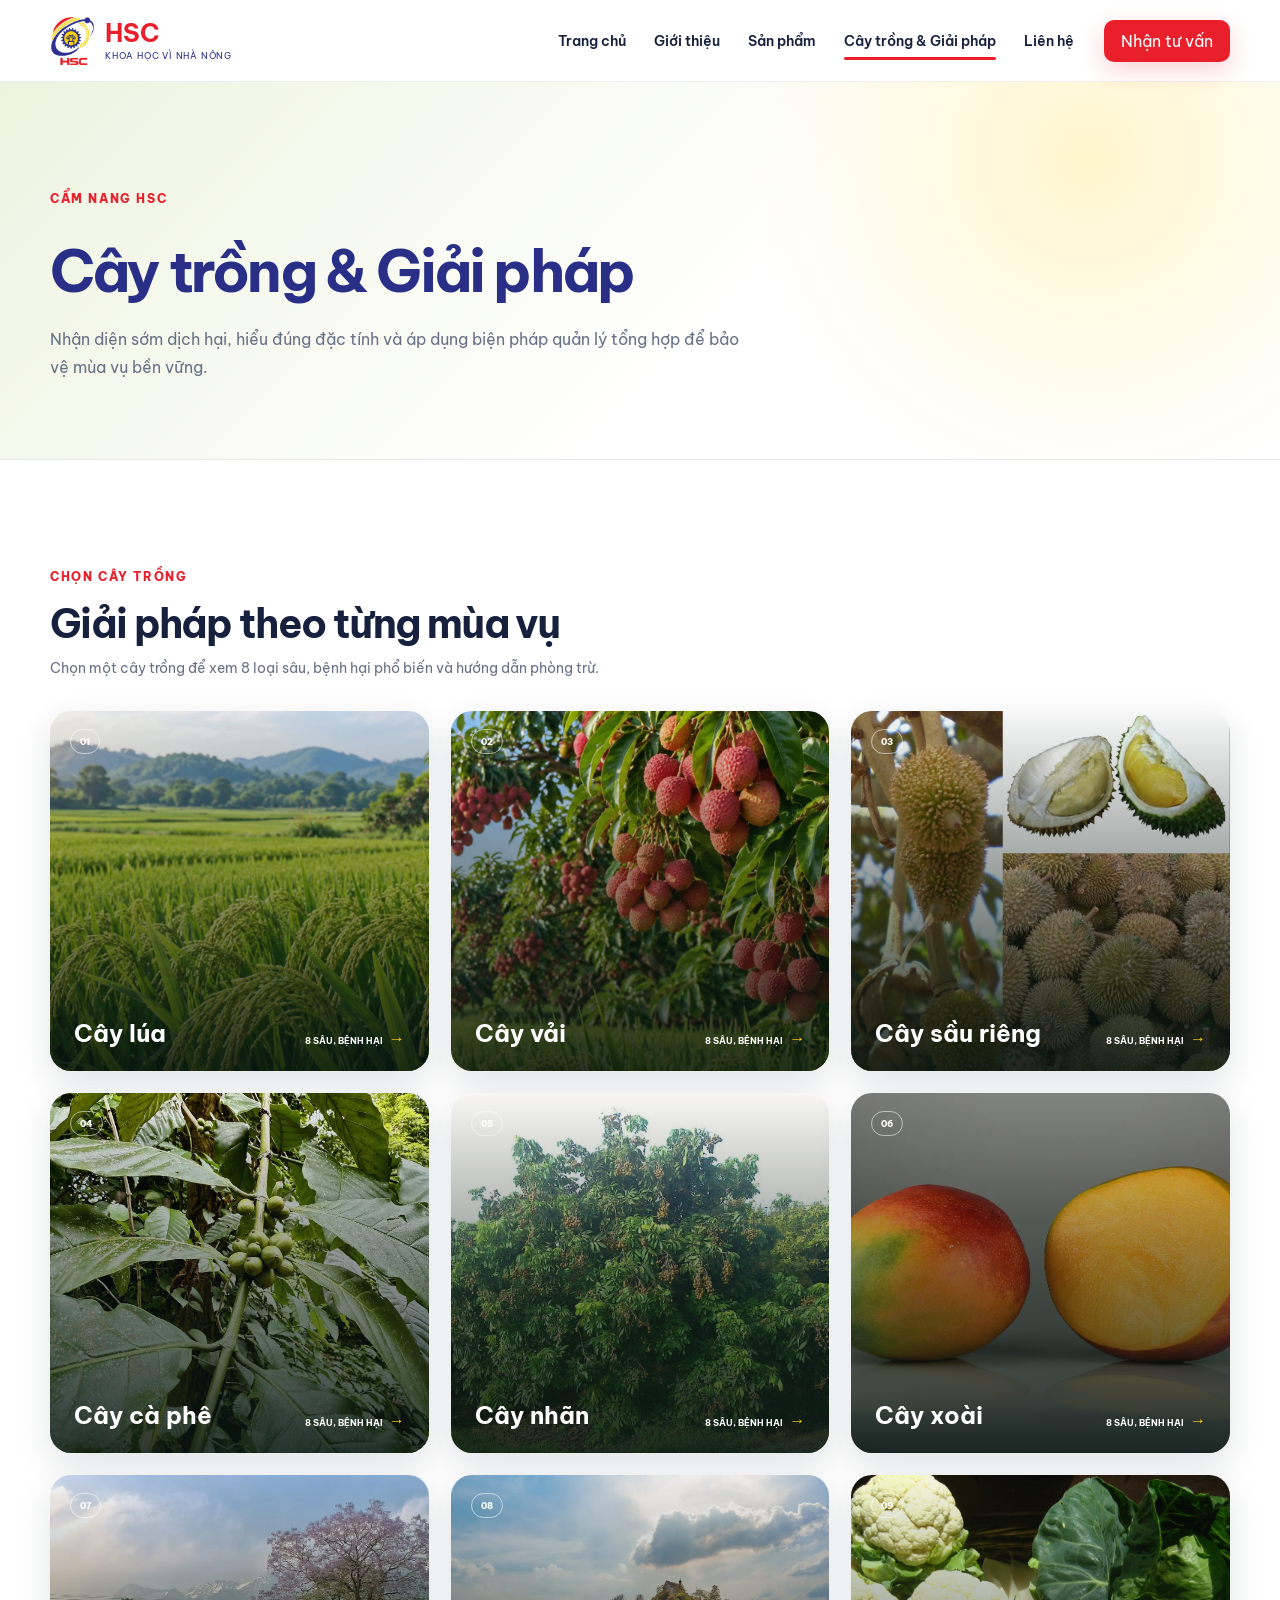
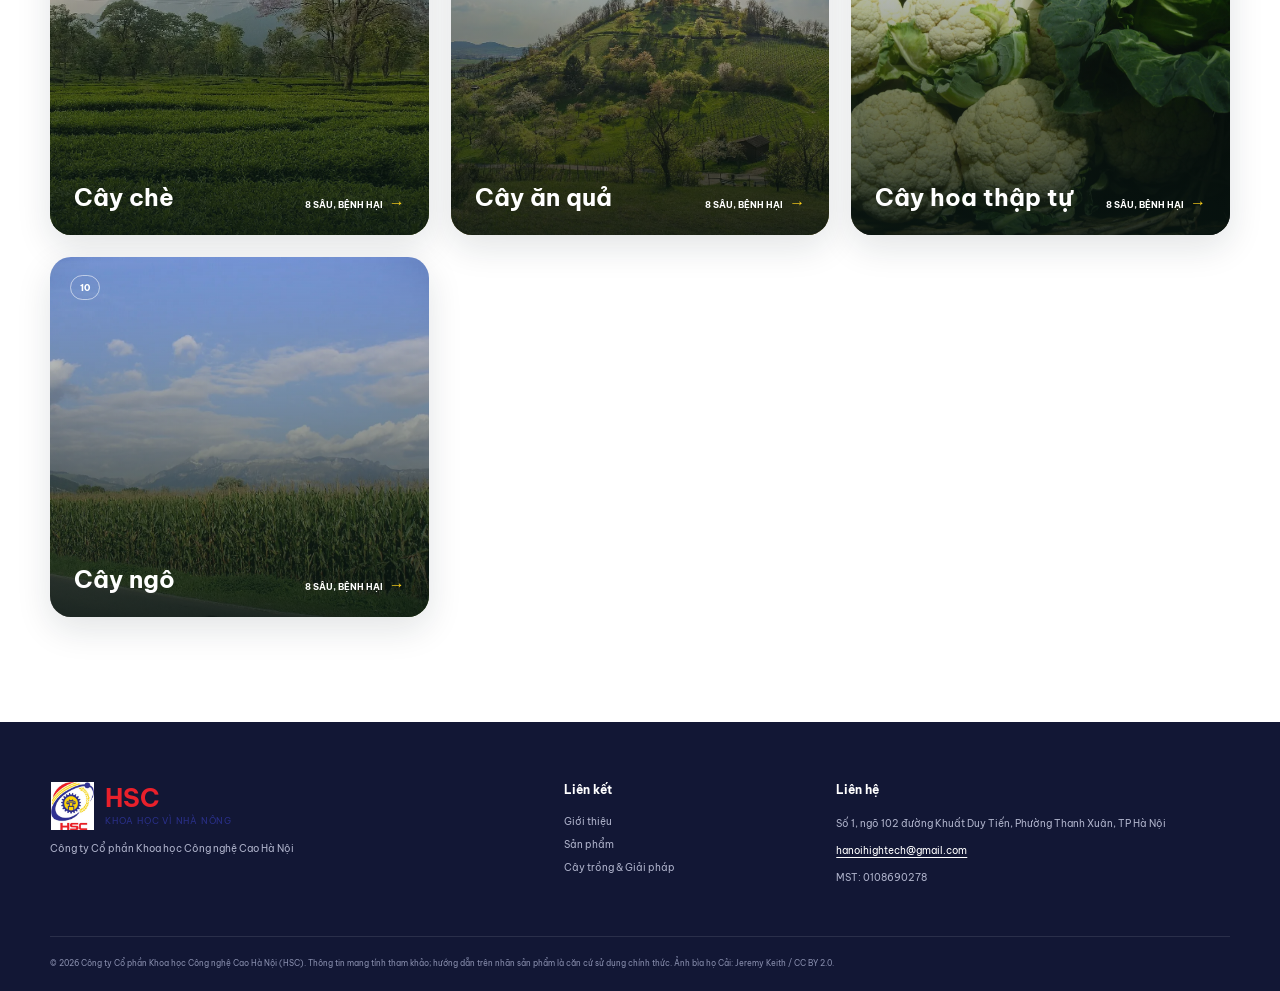
==== commit bf01474d: "feat: refresh rice and lychee crop imagery" ====
--- a/crop-solutions.html
+++ b/crop-solutions.html
@@ -10,7 +10,7 @@
   <link rel="preconnect" href="https://fonts.gstatic.com" crossorigin>
   <link href="https://fonts.googleapis.com/css2?family=Be+Vietnam+Pro:wght@400;500;600;700;800&display=swap" rel="stylesheet">
   <link rel="stylesheet" href="styles.css?v=20261024-1">
-  <link rel="stylesheet" href="crop-solutions.css?v=20261024-3">
+  <link rel="stylesheet" href="crop-solutions.css?v=20261024-4">
 </head>
 <body>
   <a class="skip-link" href="#main">Đi đến nội dung chính</a>
@@ -25,10 +25,10 @@
   <main id="main">
     <section class="crop-hero" id="cropHero"><div class="container"><span class="eyebrow">Cẩm nang HSC</span><h1>Cây trồng & Giải pháp</h1><p>Nhận diện sớm dịch hại, hiểu đúng đặc tính và áp dụng biện pháp quản lý tổng hợp để bảo vệ mùa vụ bền vững.</p></div></section>
     <section class="section crop-catalog" id="cropCatalog"><div class="container"><div class="section-head"><div><span class="eyebrow">Chọn cây trồng</span><h2>Giải pháp theo từng mùa vụ</h2><p>Chọn một cây trồng để xem 8 loại sâu, bệnh hại phổ biến và hướng dẫn phòng trừ.</p></div></div><div class="crop-grid" id="cropGrid"></div></div></section>
-    <article class="crop-detail" id="cropDetail" hidden aria-live="polite"><div class="crop-detail-hero"><img id="detailImage" src="" alt=""><div class="crop-detail-overlay"></div><div class="container crop-detail-copy"><a class="back-link" href="crop-solutions.html">← Tất cả cây trồng</a><span class="eyebrow light">Giải pháp HSC</span><h1 id="detailTitle"></h1><p id="detailSummary"></p><div class="detail-count"><strong>08</strong><span>loại sâu, bệnh hại phổ biến</span></div></div></div><div class="section"><div class="container"><div class="guide-intro"><div><span class="eyebrow">Nhận diện & phòng trừ</span><h2>Cẩm nang dịch hại</h2></div><p>Chọn từng sâu, bệnh hại để xem ảnh nhận dạng, vòng đời/phát sinh, giai đoạn gây hại, biện pháp IPM, hoạt chất tham khảo và sản phẩm HSC liên quan.</p></div><div class="pest-grid" id="pestGrid"></div><div class="expert-cta"><div><span class="eyebrow light">Cần tư vấn cụ thể?</span><h2>Gửi hình ảnh cây bị hại cho HSC</h2><p>Đội ngũ kỹ thuật sẽ hỗ trợ nhận diện và đề xuất hướng xử lý phù hợp với tình trạng thực tế.</p></div><a class="btn btn-yellow" href="index.html#quote">Yêu cầu tư vấn →</a></div></div></div></article>
+    <article class="crop-detail" id="cropDetail" hidden aria-live="polite"><div class="crop-detail-hero"><img id="detailImage" src="" alt=""><div class="crop-detail-overlay"></div><div class="container crop-detail-copy"><a class="back-link" href="crop-solutions.html">← Tất cả cây trồng</a><span class="eyebrow light">Giải pháp HSC</span><h1 id="detailTitle"></h1><p id="detailSummary"></p><div class="detail-count"><strong>08</strong><span>loại sâu, bệnh hại phổ biến</span></div></div></div><div class="section"><div class="container"><div class="guide-intro"><div><span class="eyebrow">Nhận diện & phòng trừ</span><h2>Cẩm nang dịch hại</h2></div><p>Chọn từng sâu, bệnh hại để xem ảnh nhận dạng, vòng đời/phát sinh, giai đoạn gây hại, biện pháp IPM, hoạt chất tham khảo và sản phẩm HSC liên quan.</p></div><div class="pest-grid" id="pestGrid"></div><div class="expert-cta"><div><span class="eyebrow light">Cần tư vấn cụ thể?</span><h2>Gửi hình ảnh cây bị hại cho HSC</h2><p>Đội ngũ kỹ thuật sẽ hỗ trợ nhận diện và đề xuất hướng xử lý phù hợp với tình trạng thực tế.</p></div><a class="btn btn-yellow" href="https://zalo.me/0904631228" target="_blank" rel="noopener" aria-label="Nhắn Zalo OA HSC để yêu cầu tư vấn">Nhắn Zalo HSC →</a></div></div></div></article>
   </main>
   <footer id="contact"><div class="container footer-grid"><div class="footer-brand"><div class="brand"><img src="assets/logo-hsc.jpg" alt=""><span><strong>HSC</strong><small>Khoa học vì nhà nông</small></span></div><p>Công ty Cổ phần Khoa học Công nghệ Cao Hà Nội</p></div><div><h3>Liên kết</h3><a href="index.html#about">Giới thiệu</a><a href="index.html#products">Sản phẩm</a><a href="crop-solutions.html">Cây trồng & Giải pháp</a></div><div><h3>Liên hệ</h3><p>Số 1, ngõ 102 đường Khuất Duy Tiến, Phường Thanh Xuân, TP Hà Nội</p><p><a href="mailto:hanoihightech@gmail.com">hanoihightech@gmail.com</a></p><p>MST: 0108690278</p></div></div><div class="container copyright">© 2026 Công ty Cổ phần Khoa học Công nghệ Cao Hà Nội (HSC). Thông tin mang tính tham khảo; hướng dẫn trên nhãn sản phẩm là căn cứ sử dụng chính thức. Ảnh bìa họ Cải: <a href="https://commons.wikimedia.org/wiki/File:Cauliflower_and_cabbage_(4701352208).jpg" target="_blank" rel="noopener">Jeremy Keith / CC BY 2.0</a>.</div></footer>
   <div class="pest-modal" id="pestModal" hidden><div class="pest-modal-backdrop" data-close-pest></div><section class="pest-modal-panel" role="dialog" aria-modal="true" aria-labelledby="pestModalTitle"><button class="pest-modal-close" type="button" aria-label="Đóng chi tiết" data-close-pest>×</button><div class="pest-modal-cover"><img id="pestModalImage" src="" alt=""><span class="pest-modal-crop" id="pestModalCrop"></span><a class="pest-photo-source" id="pestPhotoSource" href="#" target="_blank" rel="noopener"></a></div><div class="pest-modal-body"><span class="eyebrow">Hồ sơ sâu bệnh</span><h2 id="pestModalTitle"></h2><p class="pest-scientific" id="pestScientific"></p><div class="pest-detail-block"><h3>Đặc điểm nhận dạng</h3><p id="pestIdentification"></p></div><div class="pest-detail-block"><h3>Vòng đời & phát sinh</h3><p id="pestLifecycle"></p></div><div class="pest-detail-block"><h3>Giai đoạn sinh trưởng bị hại</h3><p id="pestDamage"></p></div><div class="pest-detail-block"><h3>Phòng trừ tổng hợp (IPM)</h3><p id="pestControl"></p></div><div class="pest-chemical"><h3>Biện pháp hóa học – hoạt chất tham khảo</h3><p id="pestChemical"></p><small>Không coi đây là đơn thuốc. Kiểm tra đăng ký trên nhãn cho đúng cây trồng/dịch hại, mang bảo hộ, luân phiên cơ chế tác động và tuân thủ thời gian cách ly.</small></div><div class="linked-products" id="linkedProducts"></div></div></section></div>
-  <script src="crop-data.js?v=20261024-3"></script><script src="product-additions.js?v=20261024-3"></script><script src="pest-details.js?v=20261024-5"></script><script src="crop-solutions.js?v=20261024-5"></script>
+  <script src="crop-data.js?v=20261028-rice-lychee"></script><script src="product-additions.js?v=20261028-tired-super"></script><script src="pest-details.js?v=20261024-5"></script><script src="crop-solutions.js?v=20261024-5"></script>
 </body>
 </html>
--- a/styles.css
+++ b/styles.css
@@ -25,7 +25,7 @@
 .honeypot{position:absolute!important;left:-9999px!important;width:1px!important;height:1px!important;opacity:0!important}.footer-grid a[href^="mailto:"]{color:#fff;text-decoration:underline;text-underline-offset:3px}
 
 /* Full-bleed agricultural sunrise hero */
-.hero{background-image:linear-gradient(90deg,rgba(8,35,24,.88) 0%,rgba(8,35,24,.7) 35%,rgba(8,35,24,.2) 68%,rgba(8,35,24,.08) 100%),url('assets/hero-agriculture-sunrise.webp');background-size:cover;background-position:center center}
+.hero{background-image:linear-gradient(90deg,rgba(8,35,24,.88) 0%,rgba(8,35,24,.7) 35%,rgba(8,35,24,.2) 68%,rgba(8,35,24,.08) 100%),url('assets/hero-rice-lychee-2026.webp');background-size:cover;background-position:center center}
 .hero:before{content:"";position:absolute;inset:0;background:linear-gradient(180deg,rgba(255,255,255,.04),rgba(10,35,18,.12));pointer-events:none}
 .hero .hero-copy{padding:42px 36px 42px 0;text-shadow:0 2px 18px rgba(0,0,0,.2)}
 .hero .eyebrow{color:#ffe34e}.hero h1{color:#fff}.hero h1 em{color:#ffe34e}.hero-copy>p{color:rgba(255,255,255,.88)}.hero .text-link{color:#fff}.hero .trust-row{border-color:rgba(255,255,255,.28)}.hero .trust-row b{color:#fff}.hero .trust-row span{color:rgba(255,255,255,.72)}
@@ -35,7 +35,7 @@
 @media(max-width:600px){.hero{background-position:64% center}.hero .hero-copy{padding-top:20px}.hero .sun{background:rgba(255,210,26,.77)}}
 
 /* Bright, unobstructed hero with rotating products */
-.hero{background-image:linear-gradient(90deg,rgba(255,255,255,.84) 0%,rgba(255,255,255,.57) 36%,rgba(255,255,255,.08) 68%,rgba(255,255,255,0) 100%),url('assets/hero-agriculture-sunrise.webp');background-position:center center}
+.hero{background-image:linear-gradient(90deg,rgba(255,255,255,.84) 0%,rgba(255,255,255,.57) 36%,rgba(255,255,255,.08) 68%,rgba(255,255,255,0) 100%),url('assets/hero-rice-lychee-2026.webp');background-position:center center}
 .hero:before{background:linear-gradient(180deg,rgba(255,255,255,.05),rgba(255,240,183,.03))}
 .hero .hero-copy{text-shadow:none}.hero .eyebrow{color:var(--red)}.hero h1{color:var(--ink)}.hero h1 em{color:var(--blue)}.hero-copy>p{color:#4f596e}.hero .text-link{color:var(--blue)}.hero .trust-row{border-color:rgba(41,47,135,.18)}.hero .trust-row b{color:var(--blue)}.hero .trust-row span{color:#5e687b}
 .hero-product-stage{position:absolute;inset:34px 0 55px 70px;display:grid;place-items:center}.hero-product-current{position:relative!important;inset:auto!important;width:430px!important;height:500px!important;object-fit:contain;mix-blend-mode:normal;filter:drop-shadow(0 28px 22px rgba(13,38,25,.28));opacity:1;transform:translateY(0) scale(1);transition:opacity .23s ease,transform .23s ease}.hero-product-current.switching{opacity:0;transform:translateY(10px) scale(.97)}.hero-product-label{position:absolute;right:22px;bottom:25px;background:rgba(255,255,255,.82);backdrop-filter:blur(8px);padding:11px 16px;border-radius:11px;display:flex;flex-direction:column;box-shadow:0 12px 35px rgba(15,33,22,.15);min-width:145px}.hero-product-label small{font-size:8px;text-transform:uppercase;color:var(--red);font-weight:800}.hero-product-label strong{font-size:13px;color:var(--blue);margin-top:3px}.hero-dots{position:absolute;right:28px;bottom:5px;display:flex;gap:5px}.hero-dots span{width:6px;height:6px;background:rgba(255,255,255,.65);border-radius:99px;box-shadow:0 1px 4px rgba(0,0,0,.15);transition:.25s}.hero-dots span.active{width:22px;background:var(--yellow)}.hero-visual .hero-note{left:8px;bottom:18px}.hero-visual .sun,.hero-visual .leaf,.hero-visual .pack-b{display:none!important}
@@ -62,6 +62,7 @@
 
 /* Company story */
 .about-heading{max-width:880px;margin-bottom:52px}.about-heading h2{font-size:44px;line-height:1.15;letter-spacing:-1.9px;margin:0 0 17px;text-transform:uppercase}.about-tagline{margin:0;color:var(--blue);font-size:19px;font-weight:700}.about-story{display:grid;grid-template-columns:minmax(310px,.72fr) minmax(0,1.28fr);gap:76px;align-items:start}.about-visual{position:sticky;top:112px}.about-story .about-image{height:475px}.about-visual blockquote{margin:18px 0 0;padding:20px 24px;border-radius:14px;background:var(--blue);color:#fff;font-size:18px;font-weight:700;line-height:1.45}.about-story .about-copy>p{color:var(--muted);line-height:1.9;font-size:14px;margin:0 0 22px}.about-story .about-copy>p strong{color:var(--ink)}.about-story .about-copy .about-lead{font-size:16px;color:var(--ink);line-height:1.85}.about-signature{margin-top:34px;padding:25px 28px;border-left:4px solid var(--yellow);background:#fff;border-radius:0 14px 14px 0;box-shadow:0 12px 30px rgba(23,32,60,.06);display:flex;flex-direction:column;gap:8px}.about-signature strong{font-size:14px;color:var(--blue)}.about-signature span{font-size:14px;line-height:1.6;font-weight:700;color:var(--ink)}
+.zalo-link{width:max-content;max-width:100%;margin-top:22px;padding:11px 16px 11px 11px;border:1px solid rgba(255,255,255,.28);border-radius:12px;display:grid;grid-template-columns:38px auto;column-gap:11px;align-items:center;color:#fff;transition:.2s}.zalo-link>span{grid-row:1/3;width:38px;height:38px;border-radius:50%;display:grid;place-items:center;background:#0788f5;color:#fff;font-weight:800}.zalo-link strong{font-size:12px}.zalo-link small{font-size:8px;color:#c9cce4}.zalo-link:hover{transform:translateY(-2px);border-color:var(--yellow);background:rgba(255,255,255,.06)}.zalo-link:focus-visible{outline:3px solid var(--yellow);outline-offset:3px}
 @media(max-width:900px){.about-story{grid-template-columns:1fr;gap:42px}.about-visual{position:static;display:grid;grid-template-columns:1.25fr .75fr;gap:18px;align-items:stretch}.about-story .about-image{height:420px}.about-visual blockquote{margin:0;display:flex;align-items:flex-end}}
 @media(max-width:600px){.about-heading{margin-bottom:34px}.about-heading h2{font-size:31px;letter-spacing:-1.2px}.about-tagline{font-size:16px;line-height:1.55}.about-story{gap:32px}.about-visual{display:block}.about-story .about-image{height:340px}.about-visual blockquote{margin-top:14px;padding:18px 20px;font-size:16px}.about-story .about-copy .about-lead{font-size:15px}.about-story .about-copy>p{font-size:13px;line-height:1.85;margin-bottom:19px}.about-signature{padding:22px 20px}}
 .copyright{line-height:1.7}
--- a/crop-solutions.css
+++ b/crop-solutions.css
@@ -2,9 +2,9 @@
 .crop-hero h1{margin:10px 0 18px;font-size:58px;letter-spacing:-2.8px;color:var(--blue)}.crop-hero p{max-width:710px;margin:0;color:var(--muted);font-size:16px;line-height:1.75}
 .crop-grid{display:grid;grid-template-columns:repeat(3,1fr);gap:22px}.crop-card{position:relative;min-height:360px;border-radius:21px;overflow:hidden;color:#fff;box-shadow:0 12px 35px rgba(20,31,42,.12);isolation:isolate}.crop-card img{position:absolute;inset:0;width:100%;height:100%;object-fit:cover;transition:transform .45s ease}.crop-card:hover img{transform:scale(1.045)}.crop-card-shade{position:absolute;inset:0;background:linear-gradient(180deg,rgba(10,20,24,.03),rgba(8,21,17,.85));z-index:1}.crop-index{position:absolute;left:20px;top:18px;z-index:2;padding:6px 9px;border:1px solid rgba(255,255,255,.55);border-radius:99px;font-size:9px;font-weight:800}.crop-card-copy{position:absolute;z-index:2;left:24px;right:24px;bottom:23px;display:flex;align-items:flex-end;justify-content:space-between;gap:15px}.crop-card-copy strong{font-size:24px}.crop-card-copy small{font-size:9px;font-weight:700;text-transform:uppercase;white-space:nowrap}.crop-card-copy b{color:var(--yellow);font-size:16px;margin-left:4px}.crop-card:focus-visible{outline:4px solid var(--yellow);outline-offset:4px}
 .crop-detail-hero{height:590px;position:relative;display:flex;align-items:flex-end;color:#fff;overflow:hidden}.crop-detail-hero>img{position:absolute;inset:0;width:100%;height:100%;object-fit:cover}.crop-detail-overlay{position:absolute;inset:0;background:linear-gradient(90deg,rgba(5,23,16,.92),rgba(5,23,16,.5) 55%,rgba(5,23,16,.1))}.crop-detail-copy{position:relative;z-index:1;padding-bottom:70px}.back-link{display:inline-block;color:#fff;font-size:11px;font-weight:700;margin-bottom:70px}.crop-detail-copy h1{font-size:68px;letter-spacing:-3px;margin:8px 0 14px}.crop-detail-copy>p{max-width:620px;font-size:16px;line-height:1.7;color:rgba(255,255,255,.82)}.detail-count{position:absolute;right:20px;bottom:70px;width:165px;height:165px;border-radius:50%;background:var(--yellow);color:var(--blue);display:flex;flex-direction:column;align-items:center;justify-content:center;text-align:center}.detail-count strong{font-size:50px;line-height:1}.detail-count span{width:110px;font-size:9px;font-weight:800;text-transform:uppercase;line-height:1.45;margin-top:7px}
-.guide-intro{display:grid;grid-template-columns:.8fr 1.2fr;gap:70px;align-items:end;margin-bottom:48px}.guide-intro h2{font-size:42px;margin:9px 0 0}.guide-intro>p{margin:0;color:var(--muted);font-size:12px;line-height:1.8;padding-left:25px;border-left:3px solid var(--yellow)}.pest-grid{display:grid;grid-template-columns:1fr 1fr;gap:18px}.pest-card{display:grid;grid-template-columns:180px 1fr;min-height:230px;padding:0;border:1px solid var(--line);border-radius:17px;background:#fff;box-shadow:0 8px 24px rgba(23,32,60,.04);overflow:hidden;text-align:left;font:inherit;color:inherit;cursor:pointer;transition:.2s}.pest-card:hover{transform:translateY(-4px);box-shadow:0 15px 35px rgba(23,32,60,.1)}.pest-card:focus-visible{outline:4px solid var(--yellow);outline-offset:3px}.pest-photo{position:relative;min-height:230px;overflow:hidden;background:#eef0e8}.pest-photo img{width:100%;height:100%;object-fit:cover;transition:.3s}.pest-card:hover .pest-photo img{transform:scale(1.04)}.pest-photo b{position:absolute;left:12px;top:12px;width:34px;height:34px;border-radius:50%;background:var(--yellow);color:var(--blue);display:grid;place-items:center;font-size:10px}.pest-card-content{padding:24px 22px;display:flex;flex-direction:column}.pest-card-content small{color:var(--red);font-size:8px;font-weight:800;text-transform:uppercase;letter-spacing:.8px}.pest-card-content strong{margin:6px 0 10px;font-size:19px;color:var(--blue)}.pest-card-content>span{color:var(--muted);font-size:10px;line-height:1.65;display:-webkit-box;-webkit-line-clamp:4;-webkit-box-orient:vertical;overflow:hidden}.pest-card-content em{margin-top:auto;padding-top:13px;color:var(--blue);font-size:10px;font-weight:800;font-style:normal}.expert-cta{margin-top:55px;padding:45px 50px;border-radius:22px;background:var(--blue);color:#fff;display:flex;align-items:center;justify-content:space-between;gap:35px}.expert-cta h2{font-size:30px;margin:8px 0}.expert-cta p{max-width:650px;color:#c9cce4;font-size:12px;line-height:1.7}.expert-cta .btn{flex:0 0 auto}
+.guide-intro{display:grid;grid-template-columns:.8fr 1.2fr;gap:70px;align-items:end;margin-bottom:48px}.guide-intro h2{font-size:42px;margin:9px 0 0}.guide-intro>p{margin:0;color:var(--muted);font-size:12px;line-height:1.8;padding-left:25px;border-left:3px solid var(--yellow)}.pest-grid{display:grid;grid-template-columns:1fr 1fr;gap:18px}.pest-card{display:grid;grid-template-columns:180px 1fr;min-height:230px;padding:0;border:1px solid var(--line);border-radius:17px;background:#fff;box-shadow:0 8px 24px rgba(23,32,60,.04);overflow:hidden;text-align:left;font:inherit;color:inherit;cursor:pointer;transition:.2s}.pest-card:hover{transform:translateY(-4px);box-shadow:0 15px 35px rgba(23,32,60,.1)}.pest-card:focus-visible{outline:4px solid var(--yellow);outline-offset:3px}.pest-photo{position:relative;min-height:230px;overflow:hidden;background:#eef0e8}.pest-photo img{width:100%;height:100%;object-fit:cover;transition:.3s}.pest-card:hover .pest-photo img{transform:scale(1.04)}.pest-photo b{position:absolute;left:12px;top:12px;width:34px;height:34px;border-radius:50%;background:var(--yellow);color:var(--blue);display:grid;place-items:center;font-size:10px}.pest-card-content{padding:24px 22px;display:flex;flex-direction:column}.pest-card-content small{color:var(--red);font-size:8px;font-weight:800;text-transform:uppercase;letter-spacing:.8px}.pest-card-content strong{margin:6px 0 10px;font-size:19px;color:var(--blue)}.pest-card-content>span{color:var(--muted);font-size:10px;line-height:1.65;display:-webkit-box;-webkit-line-clamp:4;-webkit-box-orient:vertical;overflow:hidden}.pest-card-content em{margin-top:auto;padding-top:13px;color:var(--blue);font-size:10px;font-weight:800;font-style:normal}.expert-cta{margin-top:55px;padding:45px 50px;border-radius:22px;background:var(--blue);color:#fff;display:flex;align-items:center;justify-content:space-between;gap:35px}.expert-cta>div{min-width:0}.expert-cta h2{font-size:30px;margin:8px 0}.expert-cta p{max-width:650px;margin:0;color:#c9cce4;font-size:12px;line-height:1.7}.expert-cta .btn{width:auto;min-width:190px;flex:0 0 auto;white-space:nowrap}
 .pest-modal[hidden]{display:none}.pest-modal{position:fixed;inset:0;z-index:120;display:grid;place-items:center;padding:18px}.pest-modal-backdrop{position:absolute;inset:0;background:rgba(9,15,37,.78);backdrop-filter:blur(5px)}.pest-modal-panel{position:relative;width:min(1120px,100%);max-height:calc(100vh - 36px);overflow:auto;background:#fff;border-radius:23px;display:grid;grid-template-columns:.82fr 1.18fr;box-shadow:0 35px 100px rgba(0,0,0,.3)}.pest-modal-close{position:absolute;z-index:3;right:15px;top:14px;width:40px;height:40px;border:0;border-radius:50%;background:#fff;color:var(--ink);font-size:27px;box-shadow:0 4px 15px rgba(0,0,0,.13);cursor:pointer}.pest-modal-close:focus-visible{outline:3px solid var(--yellow)}.pest-modal-cover{position:sticky;top:0;height:calc(100vh - 36px);min-height:650px;background:#e7eadf;overflow:hidden}.pest-modal-cover img{width:100%;height:100%;object-fit:cover}.pest-modal-cover:after{content:"Ảnh nhận dạng";position:absolute;left:20px;bottom:20px;padding:7px 10px;border-radius:6px;background:rgba(18,23,53,.78);color:#fff;font-size:8px;font-weight:800;text-transform:uppercase;letter-spacing:.7px}.pest-modal-crop{position:absolute;left:20px;top:20px;padding:8px 11px;border-radius:99px;background:var(--yellow);color:var(--blue);font-size:9px;font-weight:800;text-transform:uppercase}.pest-modal-body{padding:48px 48px 55px}.pest-modal-body h2{font-size:38px;line-height:1.15;color:var(--blue);margin:8px 0 4px}.pest-scientific{margin:0 0 27px;color:var(--muted);font-size:12px;font-style:italic}.pest-detail-block{padding:17px 0;border-top:1px solid var(--line)}.pest-detail-block h3,.pest-chemical h3,.linked-products h3{font-size:12px;margin:0 0 7px;color:var(--blue)}.pest-detail-block p,.pest-chemical p{font-size:11px;line-height:1.75;color:var(--muted);margin:0}.pest-chemical{margin:12px 0 25px;padding:19px 21px;border-radius:13px;background:#fff7ce;border-left:4px solid var(--yellow)}.pest-chemical small{display:block;margin-top:10px;font-size:8px;line-height:1.6;color:#796c28}.product-scope-note{font-size:9px;line-height:1.55;color:var(--muted)}.linked-product-grid{display:grid;grid-template-columns:1fr 1fr;gap:10px}.linked-product-grid a{display:grid;grid-template-columns:74px 1fr;gap:10px;align-items:center;padding:9px;border:1px solid var(--line);border-radius:11px;color:inherit}.linked-product-grid img{width:74px;height:82px;object-fit:contain;background:#f3f4ef;border-radius:7px}.linked-product-grid span{display:flex;flex-direction:column;min-width:0}.linked-product-grid strong{font-size:11px;color:var(--blue)}.linked-product-grid small{font-size:8px;line-height:1.5;color:var(--muted);margin:4px 0}.linked-product-grid b{font-size:8px;color:var(--red)}.no-product{font-size:10px;line-height:1.7;color:var(--muted);padding:15px;background:#f3f4ef;border-radius:9px}
 .pest-photo-source{position:absolute;right:20px;bottom:20px;z-index:2;max-width:65%;padding:7px 10px;border-radius:6px;background:rgba(18,23,53,.78);color:#fff;font-size:7px;line-height:1.4;text-align:right}.pest-photo-source:hover,.pest-photo-source:focus-visible{background:var(--blue);text-decoration:underline}.pest-photo-source:focus-visible{outline:3px solid var(--yellow)}
 @media(max-width:900px){.crop-grid{grid-template-columns:repeat(2,1fr)}.crop-detail-hero{height:540px}.detail-count{width:130px;height:130px}.guide-intro{grid-template-columns:1fr;gap:20px}.pest-grid{grid-template-columns:1fr}.expert-cta{align-items:flex-start;flex-direction:column}.pest-modal-panel{grid-template-columns:1fr}.pest-modal-cover{position:relative;height:340px;min-height:0}.pest-modal-body{padding:35px}}
-@media(max-width:600px){.crop-hero{padding:72px 0 55px}.crop-hero h1{font-size:40px}.crop-grid{grid-template-columns:1fr;gap:14px}.crop-card{min-height:285px}.crop-card-copy strong{font-size:21px}.crop-detail-hero{height:520px}.crop-detail-overlay{background:linear-gradient(180deg,rgba(5,23,16,.35),rgba(5,23,16,.9))}.crop-detail-copy{padding-bottom:42px}.back-link{margin-bottom:95px}.crop-detail-copy h1{font-size:45px}.crop-detail-copy>p{font-size:13px;padding-right:90px}.detail-count{width:90px;height:90px;right:14px;bottom:43px}.detail-count strong{font-size:31px}.detail-count span{width:75px;font-size:6px}.guide-intro h2{font-size:32px}.guide-intro>p{padding-left:16px}.pest-card{grid-template-columns:125px 1fr;min-height:190px}.pest-photo{min-height:190px}.pest-card-content{padding:18px 15px}.pest-card-content strong{font-size:16px}.pest-card-content>span{-webkit-line-clamp:3}.expert-cta{padding:32px 25px}.expert-cta h2{font-size:25px}.pest-modal{padding:8px}.pest-modal-panel{max-height:calc(100vh - 16px)}.pest-modal-cover{height:250px}.pest-modal-body{padding:27px 20px 35px}.pest-modal-body h2{font-size:29px;padding-right:25px}.linked-product-grid{grid-template-columns:1fr}.pest-modal-close{right:13px;top:12px}}
+@media(max-width:600px){.crop-hero{padding:72px 0 55px}.crop-hero h1{font-size:40px}.crop-grid{grid-template-columns:1fr;gap:14px}.crop-card{min-height:285px}.crop-card-copy strong{font-size:21px}.crop-detail-hero{height:520px}.crop-detail-overlay{background:linear-gradient(180deg,rgba(5,23,16,.35),rgba(5,23,16,.9))}.crop-detail-copy{padding-bottom:42px}.back-link{margin-bottom:95px}.crop-detail-copy h1{font-size:45px}.crop-detail-copy>p{font-size:13px;padding-right:90px}.detail-count{width:90px;height:90px;right:14px;bottom:43px}.detail-count strong{font-size:31px}.detail-count span{width:75px;font-size:6px}.guide-intro h2{font-size:32px}.guide-intro>p{padding-left:16px}.pest-card{grid-template-columns:125px 1fr;min-height:190px}.pest-photo{min-height:190px}.pest-card-content{padding:18px 15px}.pest-card-content strong{font-size:16px}.pest-card-content>span{-webkit-line-clamp:3}.expert-cta{padding:32px 25px;gap:25px}.expert-cta h2{font-size:25px}.expert-cta .btn{width:100%;min-width:0}.pest-modal{padding:8px}.pest-modal-panel{max-height:calc(100vh - 16px)}.pest-modal-cover{height:250px}.pest-modal-body{padding:27px 20px 35px}.pest-modal-body h2{font-size:29px;padding-right:25px}.linked-product-grid{grid-template-columns:1fr}.pest-modal-close{right:13px;top:12px}}
 @media(prefers-reduced-motion:reduce){.crop-card img{transition:none}}
